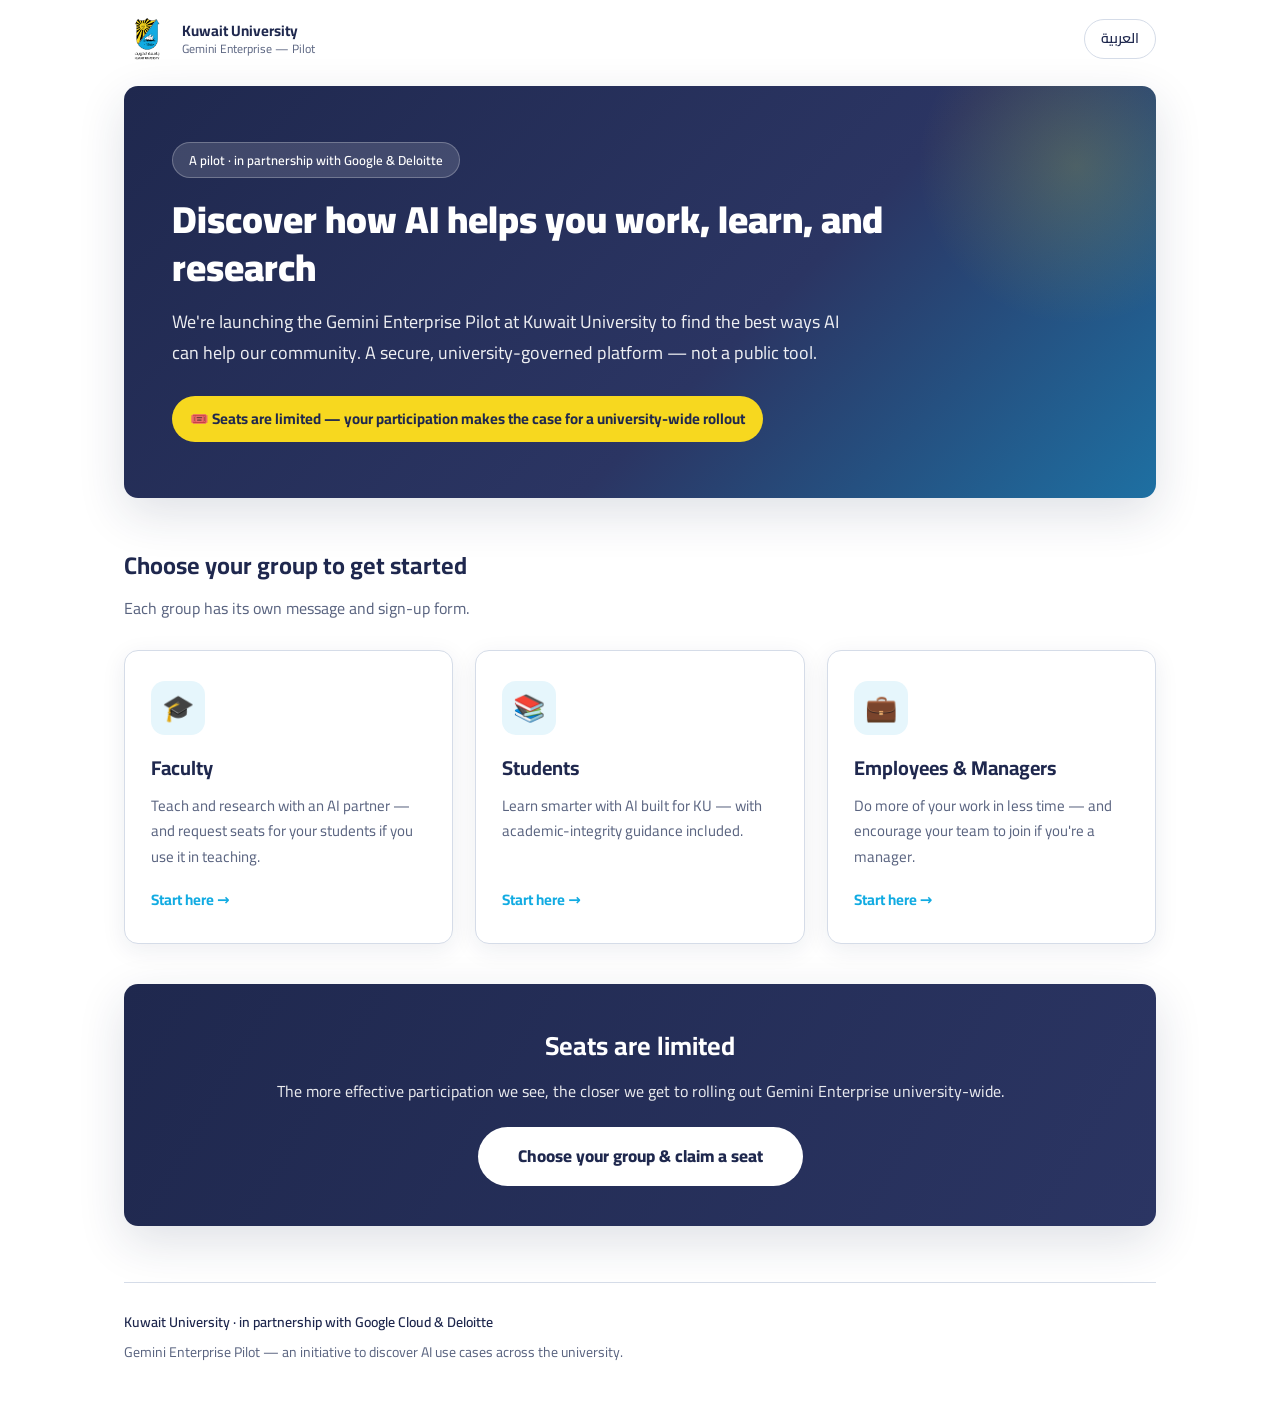
==== en/index.html @ c0353491 "Gemini Enterprise Pilot campaign sites (AR-first + EN, 3 personas) Co-Authored-By: Claude Opus 4.8 (" ====
<!DOCTYPE html>
<html lang="en" dir="ltr">
  <head>
    <meta charset="utf-8" />
    <meta name="viewport" content="width=device-width, initial-scale=1" />
    <title>Gemini Enterprise Pilot — Kuwait University</title>
    <meta
      name="description"
      content="Join the Gemini Enterprise Pilot at Kuwait University. Discover how AI helps you work, learn, and research. Seats are limited."
    />
    <link rel="icon" href="../assets/ku-logo.png" />
    <link rel="stylesheet" href="../assets/style.css" />
    <script src="../assets/forms.js" defer></script>
  </head>
  <body>
    <div class="wrap">
      <div class="topbar">
        <div class="brand">
          <img src="../assets/ku-logo.png" alt="Kuwait University logo" />
          <div class="brand-text">
            Kuwait University
            <small>Gemini Enterprise — Pilot</small>
          </div>
        </div>
        <a class="lang-toggle" href="../index.html">العربية</a>
      </div>

      <section class="hero">
        <span class="pill">A pilot · in partnership with Google &amp; Deloitte</span>
        <h1>Discover how AI helps you work, learn, and research</h1>
        <p>
          We're launching the Gemini Enterprise Pilot at Kuwait University to find
          the best ways AI can help our community. A secure, university-governed
          platform — not a public tool.
        </p>
        <div class="seats">🎟️ Seats are limited — your participation makes the case for a university-wide rollout</div>
      </section>

      <h2 class="section-title">Choose your group to get started</h2>
      <p class="section-sub">Each group has its own message and sign-up form.</p>

      <div class="cards">
        <a class="card" href="faculty.html">
          <div class="icon">🎓</div>
          <h3>Faculty</h3>
          <p>Teach and research with an AI partner — and request seats for your students if you use it in teaching.</p>
          <span class="go">Start here →</span>
        </a>
        <a class="card" href="students.html">
          <div class="icon">📚</div>
          <h3>Students</h3>
          <p>Learn smarter with AI built for KU — with academic-integrity guidance included.</p>
          <span class="go">Start here →</span>
        </a>
        <a class="card" href="employees.html">
          <div class="icon">💼</div>
          <h3>Employees &amp; Managers</h3>
          <p>Do more of your work in less time — and encourage your team to join if you're a manager.</p>
          <span class="go">Start here →</span>
        </a>
      </div>

      <div class="cta-band">
        <h2>Seats are limited</h2>
        <p>The more effective participation we see, the closer we get to rolling out Gemini Enterprise university-wide.</p>
        <a class="btn secondary" href="faculty.html">Choose your group &amp; claim a seat</a>
      </div>

      <footer>
        <div class="partners">Kuwait University · in partnership with Google Cloud &amp; Deloitte</div>
        Gemini Enterprise Pilot — an initiative to discover AI use cases across the university.
      </footer>
    </div>
  </body>
</html>
---- assets/style.css ----
/* Gemini Enterprise Pilot at Kuwait University — campaign sites
   KU palette: Sky #11ABE2 · Navy #1F284E · Gold #F7D81F
   One stylesheet drives both RTL (ar) and LTR (en) via CSS logical properties. */

@import url("https://fonts.googleapis.com/css2?family=Cairo:wght@300;400;600;700;900&display=swap");

:root {
  --ku-sky: #11abe2;
  --ku-navy: #1f284e;
  --ku-gold: #f7d81f;
  --ku-sky-soft: #e6f6fc;
  --ku-navy-soft: #f2f4f8;
  --ku-text: #1f284e;
  --ku-muted: #5a6480;
  --ku-border: #d5dce8;
  --ku-bg: #ffffff;
  --ku-bg-alt: #fafbfd;
  --radius: 14px;
  --shadow: 0 6px 24px rgba(31, 40, 78, 0.08);
  --shadow-lg: 0 16px 48px rgba(31, 40, 78, 0.14);
}

* {
  box-sizing: border-box;
}

html,
body {
  margin: 0;
  padding: 0;
}

body {
  background: var(--ku-bg);
  color: var(--ku-text);
  font-family:
    "Cairo",
    -apple-system,
    BlinkMacSystemFont,
    "Segoe UI",
    system-ui,
    sans-serif;
  font-size: 16px;
  line-height: 1.7;
  -webkit-font-smoothing: antialiased;
  text-rendering: optimizeLegibility;
}

a {
  color: var(--ku-sky);
  text-decoration: none;
}
a:hover {
  text-decoration: underline;
}

.wrap {
  max-width: 1080px;
  margin: 0 auto;
  padding-inline: 24px;
}

/* ---------- Top bar ---------- */
.topbar {
  display: flex;
  align-items: center;
  justify-content: space-between;
  padding-block: 16px;
  gap: 16px;
}
.brand {
  display: flex;
  align-items: center;
  gap: 12px;
}
.brand img {
  width: 46px;
  height: 46px;
  object-fit: contain;
}
.brand .brand-text {
  font-weight: 700;
  color: var(--ku-navy);
  font-size: 15px;
  line-height: 1.3;
}
.brand .brand-text small {
  display: block;
  color: var(--ku-muted);
  font-weight: 400;
  font-size: 12px;
}

.lang-toggle {
  border: 1px solid var(--ku-border);
  background: #fff;
  color: var(--ku-navy);
  border-radius: 999px;
  padding: 7px 16px;
  font-family: inherit;
  font-size: 14px;
  font-weight: 600;
  cursor: pointer;
  transition: all 0.15s;
}
.lang-toggle:hover {
  background: var(--ku-navy);
  color: #fff;
  text-decoration: none;
}

/* ---------- Hero ---------- */
.hero {
  background: linear-gradient(
    135deg,
    var(--ku-navy) 0%,
    #2b3563 60%,
    var(--ku-sky) 140%
  );
  color: #fff;
  border-radius: var(--radius);
  padding: 56px 48px;
  margin-top: 8px;
  box-shadow: var(--shadow-lg);
  position: relative;
  overflow: hidden;
}
.hero::after {
  content: "";
  position: absolute;
  inset-inline-end: -80px;
  inset-block-start: -80px;
  width: 320px;
  height: 320px;
  border-radius: 50%;
  background: radial-gradient(
    circle,
    rgba(247, 216, 31, 0.18),
    transparent 70%
  );
}
.hero .pill {
  display: inline-block;
  background: rgba(255, 255, 255, 0.14);
  border: 1px solid rgba(255, 255, 255, 0.25);
  color: #fff;
  border-radius: 999px;
  padding: 6px 16px;
  font-size: 13px;
  font-weight: 600;
  margin-bottom: 18px;
}
.hero h1 {
  font-size: 38px;
  line-height: 1.25;
  font-weight: 900;
  margin: 0 0 16px;
  max-width: 720px;
}
.hero p {
  font-size: 18px;
  color: rgba(255, 255, 255, 0.92);
  margin: 0 0 8px;
  max-width: 680px;
}
.hero .seats {
  margin-top: 20px;
  display: inline-flex;
  align-items: center;
  gap: 10px;
  background: var(--ku-gold);
  color: var(--ku-navy);
  font-weight: 700;
  padding: 10px 18px;
  border-radius: 999px;
  font-size: 15px;
}

/* ---------- Persona cards (landing) ---------- */
.section-title {
  font-size: 24px;
  font-weight: 700;
  color: var(--ku-navy);
  margin: 48px 0 8px;
}
.section-sub {
  color: var(--ku-muted);
  margin: 0 0 28px;
  font-size: 16px;
}

.cards {
  display: grid;
  grid-template-columns: repeat(3, 1fr);
  gap: 22px;
}
.card {
  background: #fff;
  border: 1px solid var(--ku-border);
  border-radius: var(--radius);
  padding: 30px 26px;
  box-shadow: var(--shadow);
  transition:
    transform 0.18s,
    box-shadow 0.18s;
  display: flex;
  flex-direction: column;
}
.card:hover {
  transform: translateY(-4px);
  box-shadow: var(--shadow-lg);
  text-decoration: none;
}
.card .icon {
  width: 54px;
  height: 54px;
  border-radius: 14px;
  display: grid;
  place-items: center;
  font-size: 26px;
  margin-bottom: 16px;
  background: var(--ku-sky-soft);
}
.card h3 {
  color: var(--ku-navy);
  font-size: 20px;
  margin: 0 0 8px;
  font-weight: 700;
}
.card p {
  color: var(--ku-muted);
  margin: 0 0 18px;
  font-size: 15px;
  flex: 1;
}
.card .go {
  color: var(--ku-sky);
  font-weight: 700;
  font-size: 15px;
}

/* ---------- Persona page ---------- */
.persona-hero {
  background: var(--ku-navy-soft);
  border-radius: var(--radius);
  padding: 44px 40px;
  margin-top: 8px;
  border: 1px solid var(--ku-border);
}
.persona-hero .eyebrow {
  color: var(--ku-sky);
  font-weight: 700;
  font-size: 14px;
  letter-spacing: 0.5px;
  margin-bottom: 10px;
}
.persona-hero h1 {
  color: var(--ku-navy);
  font-size: 32px;
  font-weight: 900;
  margin: 0 0 14px;
}
.persona-hero p {
  color: var(--ku-muted);
  font-size: 17px;
  margin: 0;
  max-width: 680px;
}

.benefits {
  display: grid;
  grid-template-columns: repeat(3, 1fr);
  gap: 20px;
  margin: 36px 0;
}
.benefit {
  background: #fff;
  border: 1px solid var(--ku-border);
  border-radius: var(--radius);
  padding: 24px;
  box-shadow: var(--shadow);
}
.benefit .b-icon {
  font-size: 24px;
  margin-bottom: 10px;
}
.benefit h4 {
  color: var(--ku-navy);
  margin: 0 0 8px;
  font-size: 17px;
}
.benefit p {
  color: var(--ku-muted);
  margin: 0;
  font-size: 15px;
}

.role-box {
  background: var(--ku-sky-soft);
  border: 1px solid #bce8f7;
  border-radius: var(--radius);
  padding: 26px 30px;
  margin: 32px 0;
}
.role-box h3 {
  color: var(--ku-navy);
  margin: 0 0 10px;
  font-size: 19px;
}
.role-box ul {
  margin: 0;
  padding-inline-start: 22px;
  color: var(--ku-text);
}
.role-box li {
  margin-bottom: 6px;
}
.role-box .opt {
  color: var(--ku-muted);
  font-size: 14px;
  margin-top: 12px;
}

/* ---------- CTA ---------- */
.cta-band {
  background: linear-gradient(120deg, var(--ku-navy), #2b3563);
  color: #fff;
  border-radius: var(--radius);
  padding: 40px;
  text-align: center;
  margin: 40px 0;
  box-shadow: var(--shadow-lg);
}
.cta-band h2 {
  font-size: 26px;
  margin: 0 0 10px;
}
.cta-band p {
  color: rgba(255, 255, 255, 0.9);
  margin: 0 0 22px;
}
.btn {
  display: inline-block;
  background: var(--ku-gold);
  color: var(--ku-navy);
  font-weight: 800;
  font-size: 17px;
  padding: 15px 40px;
  border-radius: 999px;
  transition:
    transform 0.15s,
    box-shadow 0.15s;
}
.btn:hover {
  transform: translateY(-2px);
  box-shadow: 0 10px 28px rgba(247, 216, 31, 0.4);
  text-decoration: none;
}
.btn.secondary {
  background: #fff;
  color: var(--ku-navy);
}

.backlink {
  display: inline-block;
  margin: 28px 0 0;
  color: var(--ku-muted);
  font-size: 15px;
}

/* ---------- Footer ---------- */
footer {
  border-top: 1px solid var(--ku-border);
  margin-top: 56px;
  padding-block: 28px 40px;
  color: var(--ku-muted);
  font-size: 14px;
}
footer .partners {
  color: var(--ku-navy);
  font-weight: 600;
  margin-bottom: 6px;
}

/* ---------- Responsive ---------- */
@media (max-width: 860px) {
  .cards,
  .benefits {
    grid-template-columns: 1fr;
  }
  .hero {
    padding: 40px 28px;
  }
  .hero h1 {
    font-size: 30px;
  }
  .persona-hero {
    padding: 32px 24px;
  }
}
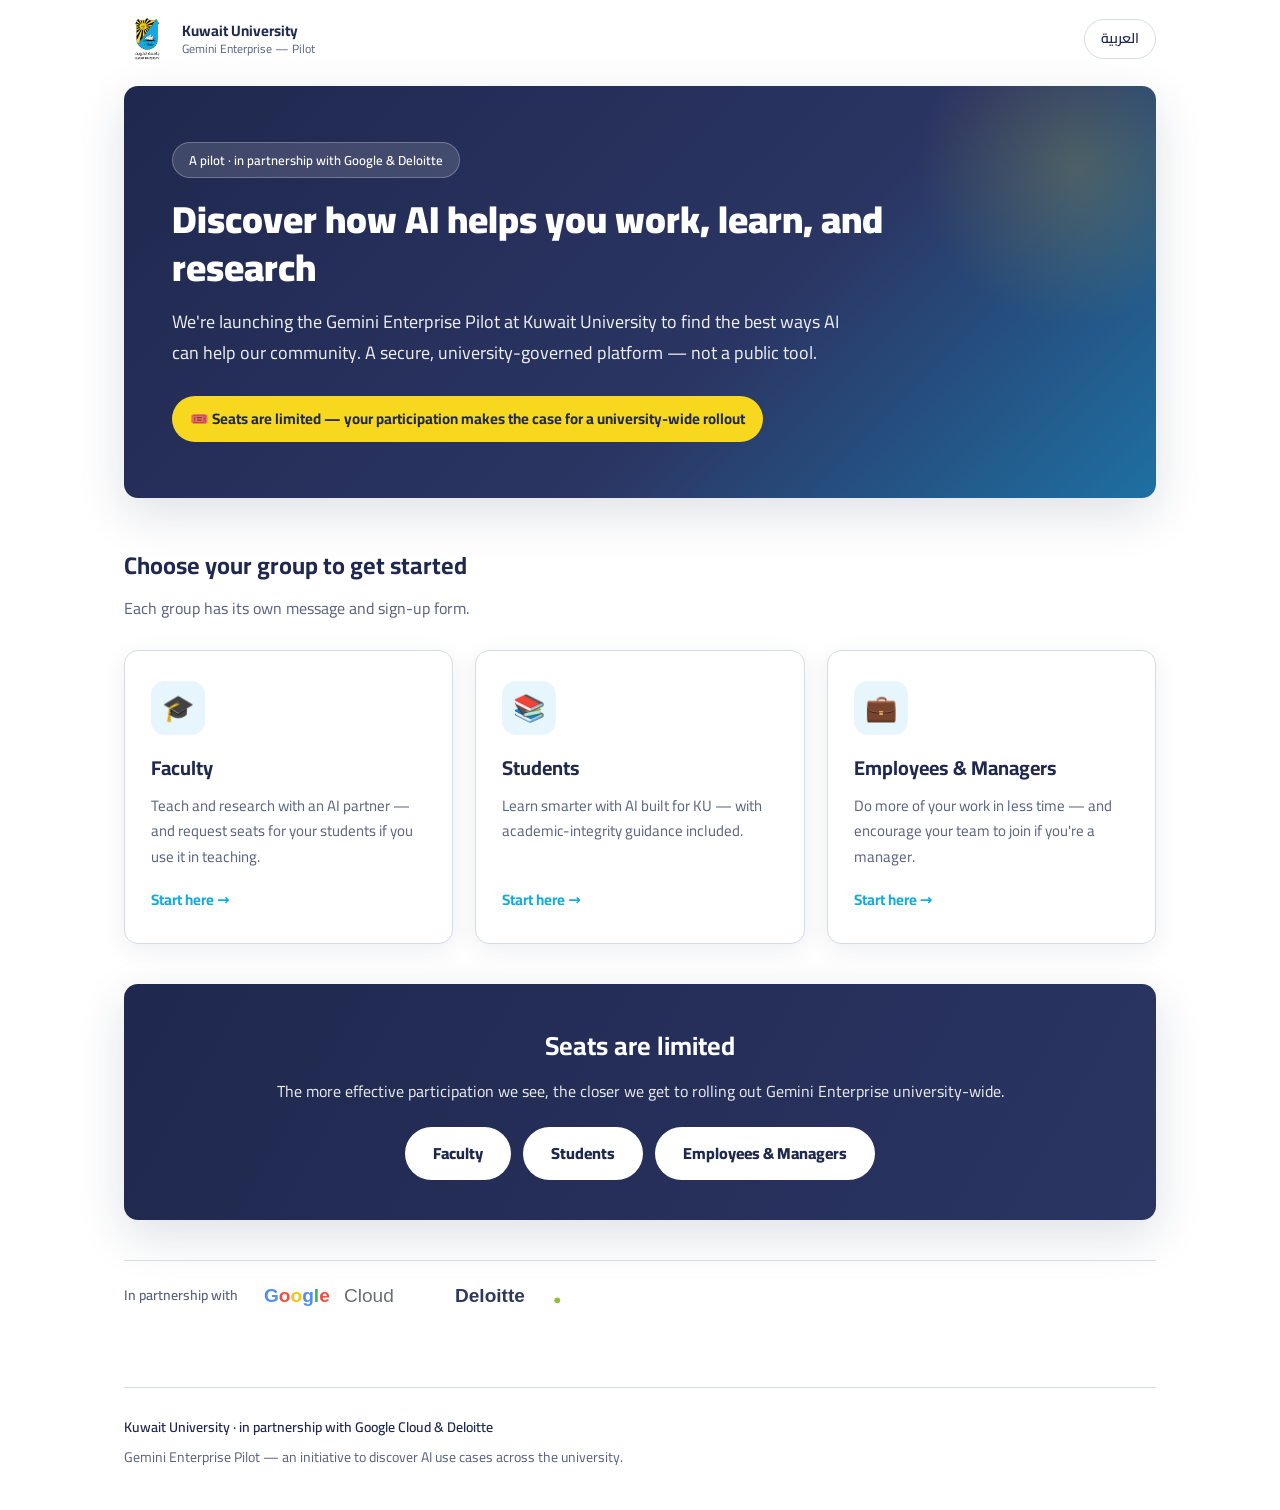
==== commit a035f3ec: "gemini-pilot: per-persona CTA links + drop Facilitator for employees - Landing CTA band now links to" ====
--- a/en/index.html
+++ b/en/index.html
@@ -63,7 +63,11 @@
       <div class="cta-band">
         <h2>Seats are limited</h2>
         <p>The more effective participation we see, the closer we get to rolling out Gemini Enterprise university-wide.</p>
-        <a class="btn secondary" href="faculty.html">Choose your group &amp; claim a seat</a>
+        <div class="cta-links">
+          <a class="btn secondary" href="faculty.html">Faculty</a>
+          <a class="btn secondary" href="students.html">Students</a>
+          <a class="btn secondary" href="employees.html">Employees &amp; Managers</a>
+        </div>
       </div>
 
       <footer>
--- a/assets/style.css
+++ b/assets/style.css
@@ -321,6 +321,48 @@
   margin-top: 12px;
 }
 
+/* ---------- Role expectation cards (Champion / Facilitator) ---------- */
+.roles {
+  display: grid;
+  grid-template-columns: repeat(2, 1fr);
+  gap: 20px;
+  margin: 32px 0;
+}
+.roles.single {
+  grid-template-columns: 1fr;
+}
+.role-card {
+  background: #fff;
+  border: 1px solid var(--ku-border);
+  border-inline-start: 4px solid var(--ku-sky);
+  border-radius: var(--radius);
+  padding: 24px 26px;
+  box-shadow: var(--shadow);
+}
+.role-card .rc-icon {
+  font-size: 24px;
+  margin-bottom: 10px;
+}
+.role-card h4 {
+  color: var(--ku-navy);
+  margin: 0 0 8px;
+  font-size: 18px;
+}
+.role-card .rc-tag {
+  color: var(--ku-muted);
+  font-weight: 400;
+  font-size: 14px;
+}
+.role-card ul {
+  margin: 0;
+  padding-inline-start: 20px;
+  color: var(--ku-text);
+}
+.role-card li {
+  margin-bottom: 6px;
+  font-size: 14.5px;
+}
+
 /* ---------- CTA ---------- */
 .cta-band {
   background: linear-gradient(120deg, var(--ku-navy), #2b3563);
@@ -360,12 +402,43 @@
   background: #fff;
   color: var(--ku-navy);
 }
+.cta-links {
+  display: flex;
+  flex-wrap: wrap;
+  gap: 12px;
+  justify-content: center;
+}
+.cta-links .btn {
+  padding: 13px 28px;
+  font-size: 16px;
+}
 
 .backlink {
   display: inline-block;
   margin: 28px 0 0;
   color: var(--ku-muted);
   font-size: 15px;
+}
+
+/* ---------- Partners strip ---------- */
+.partner-logos {
+  display: flex;
+  align-items: center;
+  gap: 26px;
+  flex-wrap: wrap;
+  padding: 22px 0;
+  margin-top: 40px;
+  border-top: 1px solid var(--ku-border);
+}
+.partner-logos .pl-label {
+  color: var(--ku-muted);
+  font-size: 14px;
+  font-weight: 600;
+}
+.partner-logos img {
+  height: 26px;
+  width: auto;
+  opacity: 0.92;
 }
 
 /* ---------- Footer ---------- */
@@ -385,7 +458,8 @@
 /* ---------- Responsive ---------- */
 @media (max-width: 860px) {
   .cards,
-  .benefits {
+  .benefits,
+  .roles {
     grid-template-columns: 1fr;
   }
   .hero {
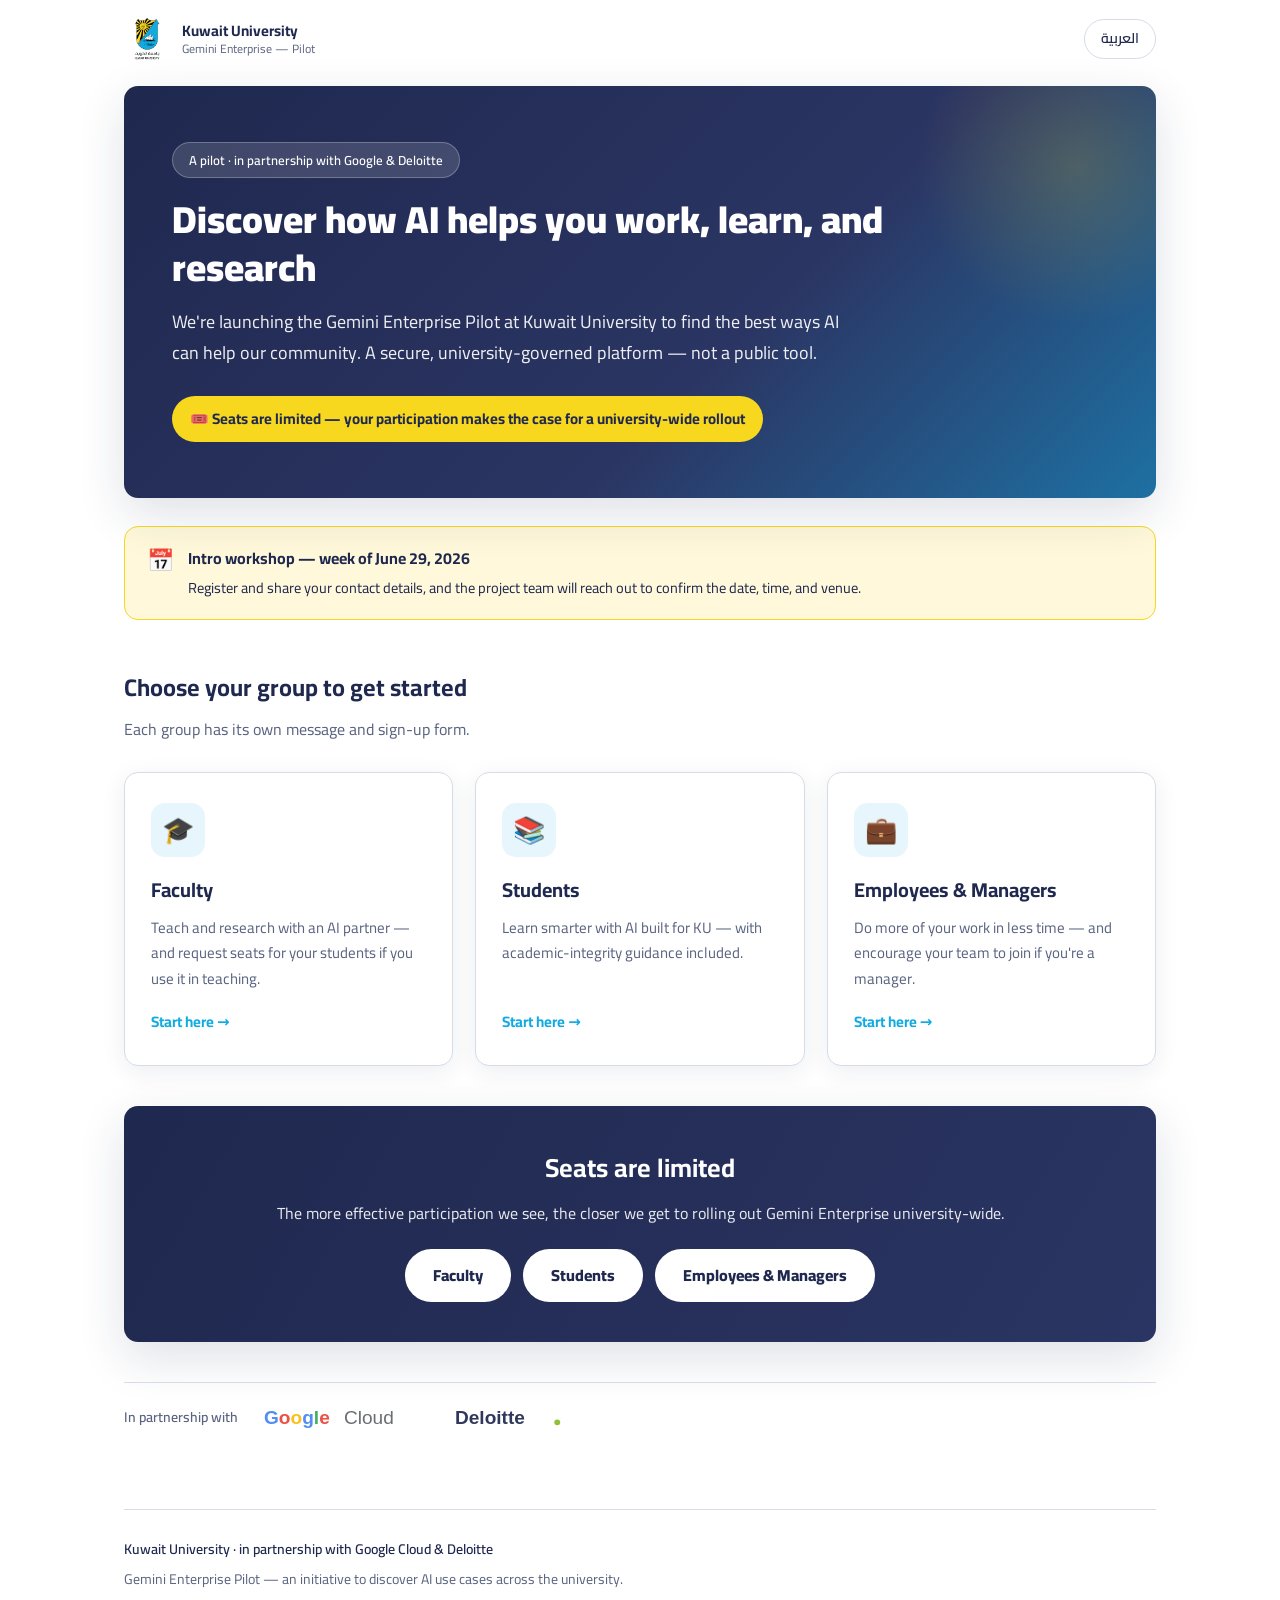
==== commit 5439db9b: "gemini-pilot: add Jun 29 2026 workshop notice (AR+EN, all pages) Notice on landing + every persona p" ====
--- a/en/index.html
+++ b/en/index.html
@@ -35,6 +35,14 @@
         </p>
         <div class="seats">🎟️ Seats are limited — your participation makes the case for a university-wide rollout</div>
       </section>
+
+      <div class="workshop-note">
+        <div class="wn-icon">📅</div>
+        <div>
+          <h4>Intro workshop — week of June 29, 2026</h4>
+          <p>Register and share your contact details, and the project team will reach out to confirm the date, time, and venue.</p>
+        </div>
+      </div>
 
       <h2 class="section-title">Choose your group to get started</h2>
       <p class="section-sub">Each group has its own message and sign-up form.</p>
--- a/assets/style.css
+++ b/assets/style.css
@@ -360,6 +360,32 @@
 }
 .role-card li {
   margin-bottom: 6px;
+  font-size: 14.5px;
+}
+
+/* ---------- Workshop notice ---------- */
+.workshop-note {
+  display: flex;
+  align-items: flex-start;
+  gap: 14px;
+  background: #fff8da;
+  border: 1px solid var(--ku-gold);
+  border-radius: var(--radius);
+  padding: 18px 22px;
+  margin: 28px 0;
+}
+.workshop-note .wn-icon {
+  font-size: 22px;
+  line-height: 1.4;
+}
+.workshop-note h4 {
+  margin: 0 0 4px;
+  color: var(--ku-navy);
+  font-size: 16px;
+}
+.workshop-note p {
+  margin: 0;
+  color: var(--ku-text);
   font-size: 14.5px;
 }
 
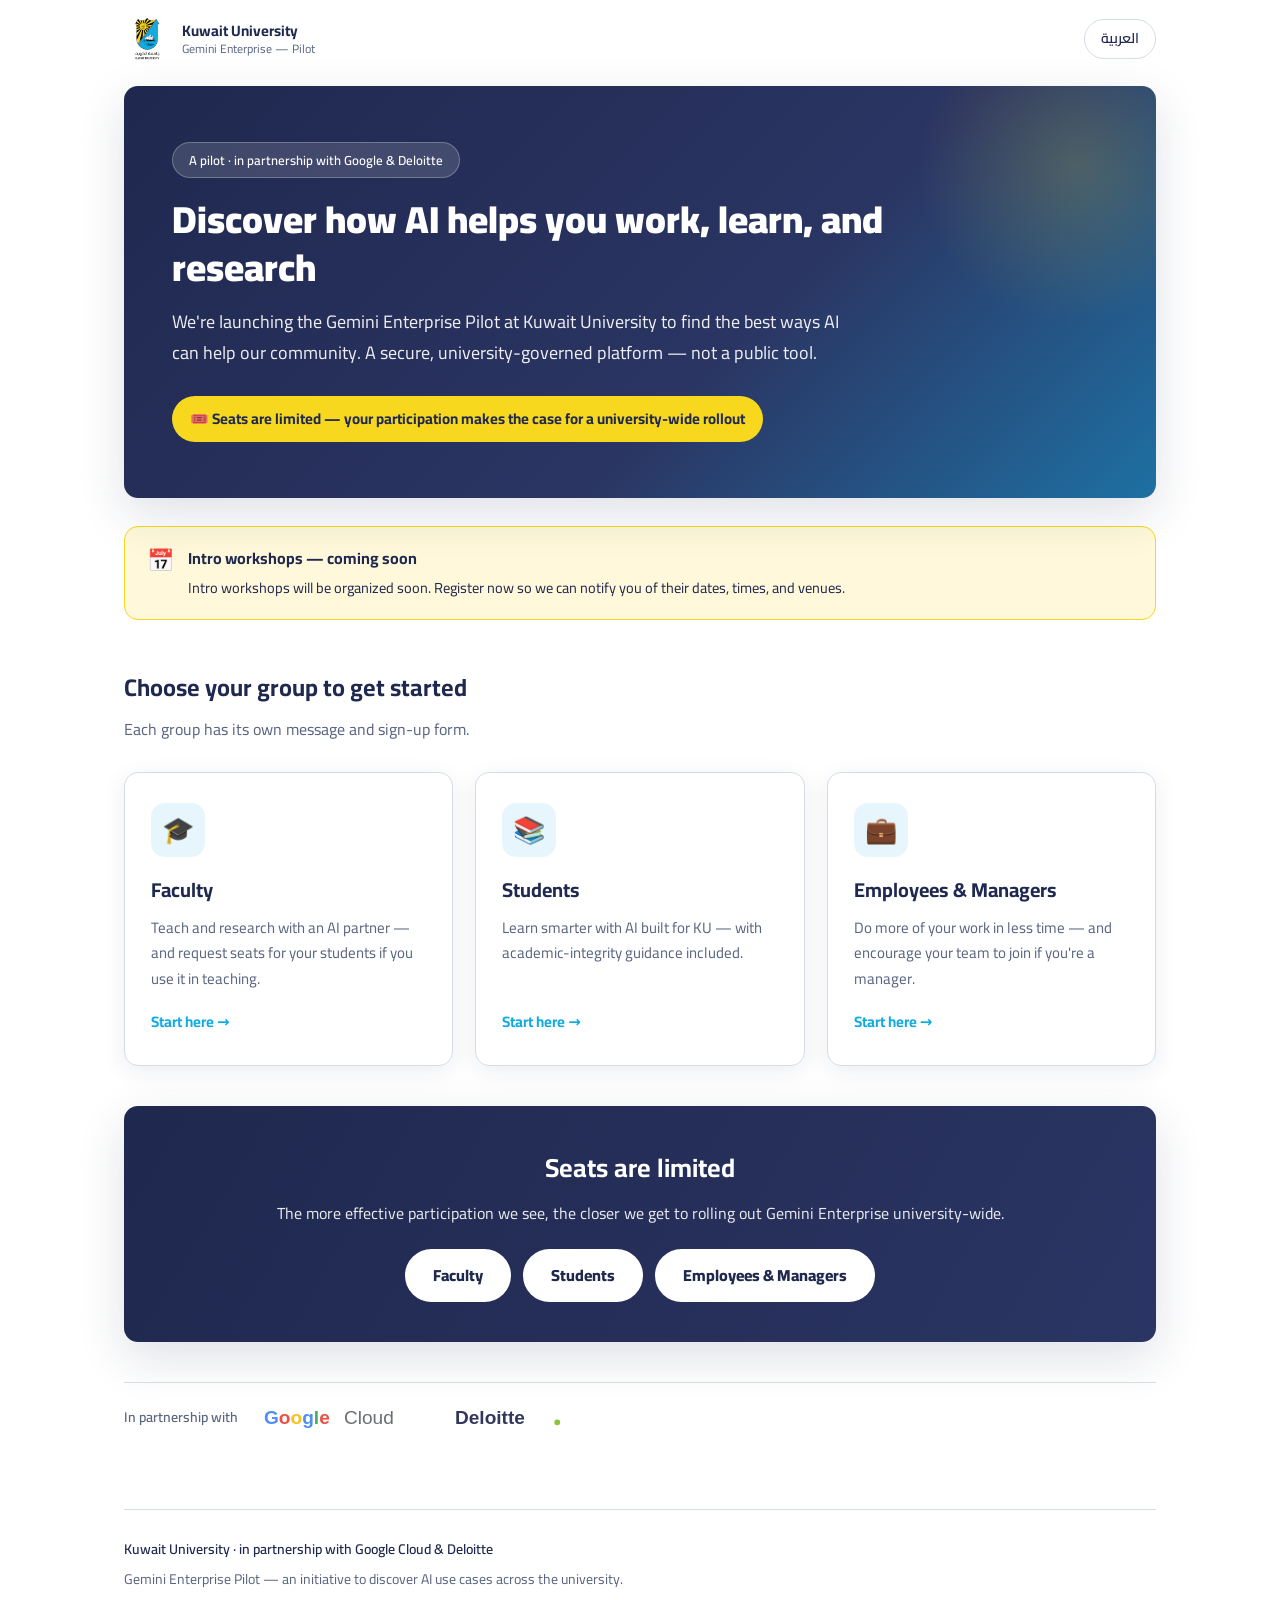
==== commit fed0977b: "content: replace June-29-week workshop notice with "coming soon, register for notice" Workshops no l" ====
--- a/en/index.html
+++ b/en/index.html
@@ -39,8 +39,8 @@
       <div class="workshop-note">
         <div class="wn-icon">📅</div>
         <div>
-          <h4>Intro workshop — week of June 29, 2026</h4>
-          <p>Register and share your contact details, and the project team will reach out to confirm the date, time, and venue.</p>
+          <h4>Intro workshops — coming soon</h4>
+          <p>Intro workshops will be organized soon. Register now so we can notify you of their dates, times, and venues.</p>
         </div>
       </div>
 
